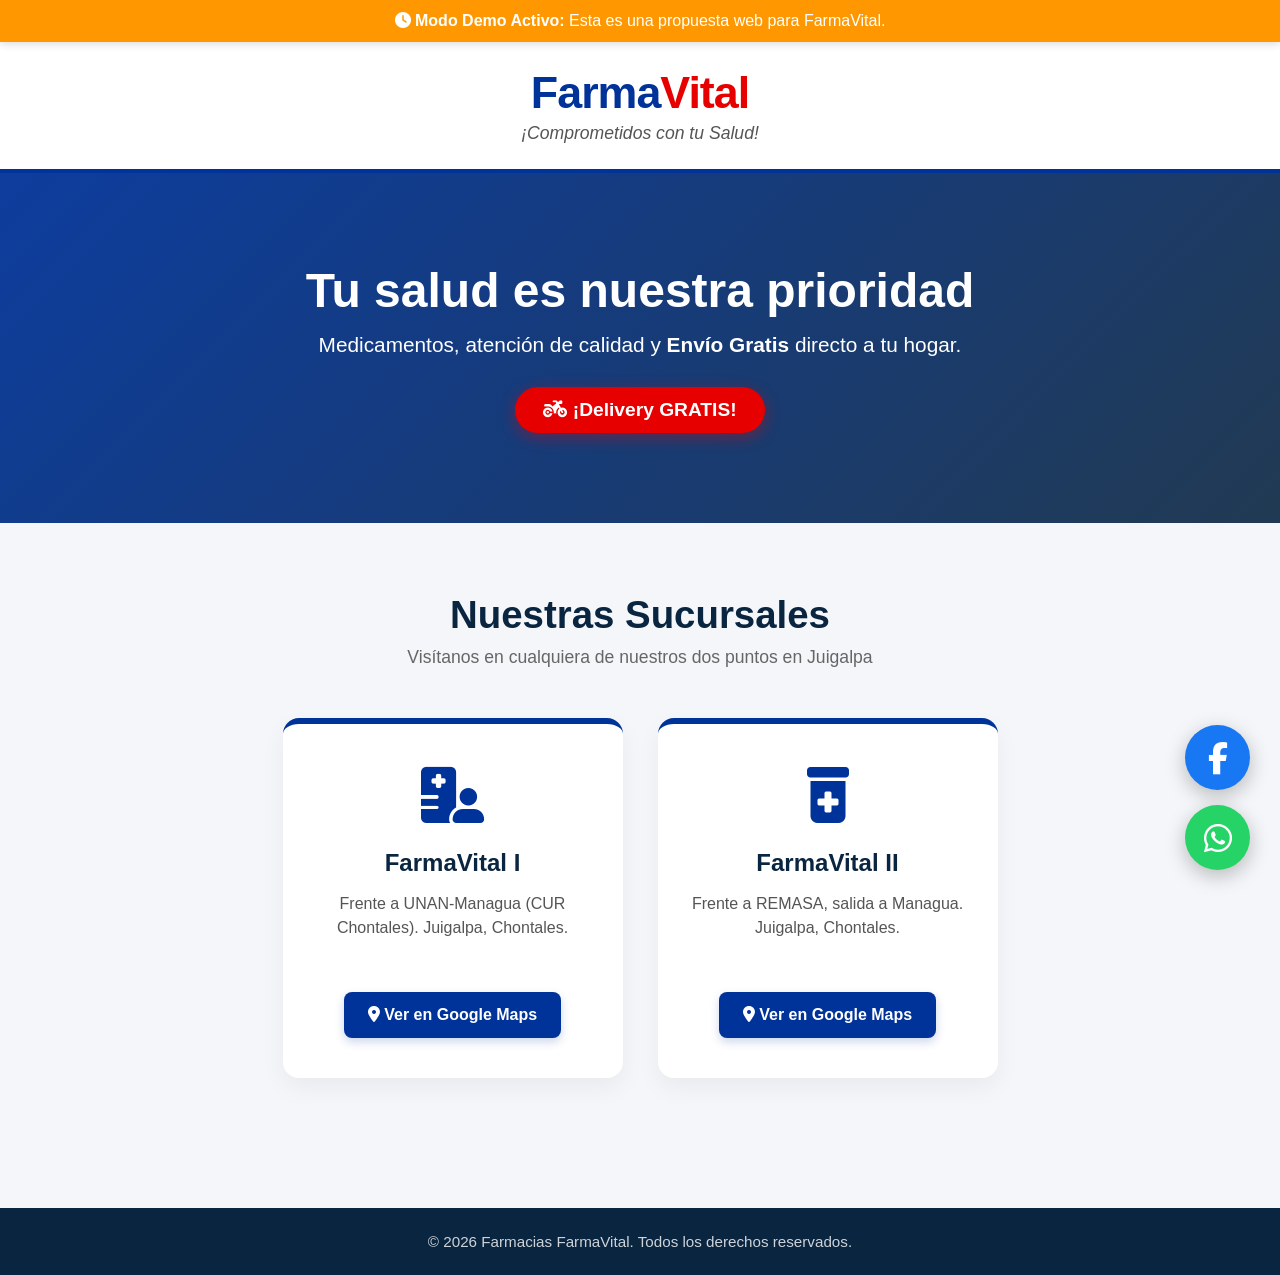
==== index.html @ a4beca33 "Update index.html" ====
<!DOCTYPE html>
<html lang="es">
<head>
    <meta charset="UTF-8">
    <meta name="viewport" content="width=device-width, initial-scale=1.0">
    <title>Farmacias FarmaVital | ¡Comprometidos con tu Salud!</title>
    <link rel="stylesheet" href="https://cdnjs.cloudflare.com/ajax/libs/font-awesome/6.4.0/css/all.min.css">
    <link rel="stylesheet" href="css/style.css">
</head>
<body>

    <div id="demo-banner" class="demo-banner">
        <p><i class="fa-solid fa-clock"></i> <strong>Modo Demo Activo:</strong> Esta es una propuesta web para FarmaVital.</p>
    </div>

    <header>
        <div class="logo">
            <span class="farma">Farma</span><span class="vital">Vital</span>
        </div>
        <p class="slogan">¡Comprometidos con tu Salud!</p>
    </header>

    <section class="hero">
        <div class="hero-content">
            <h1>Tu salud es nuestra prioridad</h1>
            <p>Medicamentos, atención de calidad y <strong>Envío Gratis</strong> directo a tu hogar.</p>
            <div class="delivery-badge">
                <i class="fa-solid fa-motorcycle"></i> ¡Delivery GRATIS!
            </div>
        </div>
    </section>

    <section class="sucursales" id="sucursales">
        <h2>Nuestras Sucursales</h2>
        <p class="subtitle">Visítanos en cualquiera de nuestros dos puntos en Juigalpa</p>
        
        <div class="grid-sucursales">
            <div class="card">
                <div class="card-icon"><i class="fa-solid fa-hospital-user"></i></div>
                <h3>FarmaVital I</h3>
                <p class="direccion">Frente a UNAN-Managua (CUR Chontales). Juigalpa, Chontales.</p>
                <a href="https://maps.app.goo.gl/DrLbsfkdKbyvb6H86?g_st=aw" target="_blank" class="btn-maps">
                    <i class="fa-solid fa-location-dot"></i> Ver en Google Maps
                </a>
            </div>

            <div class="card">
                <div class="card-icon"><i class="fa-solid fa-prescription-bottle-medical"></i></div>
                <h3>FarmaVital II</h3>
                <p class="direccion">Frente a REMASA, salida a Managua. Juigalpa, Chontales.</p>
                <a href="https://maps.app.goo.gl/qsQKSJ99ohYJBGTv5?g_st=aw" target="_blank" class="btn-maps">
                    <i class="fa-solid fa-location-dot"></i> Ver en Google Maps
                </a>
            </div>
        </div>
    </section>

    <div class="floating-contact">
        <a href="https://www.facebook.com/share/1CmFqYyHkZ/?mibextid=wwXIfr" target="_blank" class="btn-floating facebook" title="Visítanos en Facebook">
            <i class="fa-brands fa-facebook-f"></i>
        </a>
        <a href="https://wa.me/50589077864?text=Hola,%20quisiera%20hacer%20una%20consulta" target="_blank" class="btn-floating whatsapp" title="Escríbenos por WhatsApp">
            <i class="fa-brands fa-whatsapp"></i>
        </a>
    </div>

    <footer>
        <p>© 2026 Farmacias FarmaVital. Todos los derechos reservados.</p>
    </footer>

</body>
</html>
---- css/style.css ----
/* Variables de color basadas en la marca de FarmaVital */
:root {
    --azul-principal: #0a2540;
    --azul-marca: #003399;
    --rojo-marca: #e60000;
    --blanco: #ffffff;
    --gris-fondo: #f4f6f9;
    --texto-oscuro: #333333;
}

* {
    margin: 0;
    padding: 0;
    box-sizing: border-box;
    font-family: 'Segoe UI', Tahoma, Geneva, Verdana, sans-serif;
}

body {
    background-color: var(--gris-fondo);
    color: var(--texto-oscuro);
}

/* Banner de la Demo (Periodo de prueba) */
.demo-banner {
    background-color: #ff9800;
    color: white;
    text-align: center;
    padding: 12px;
    font-size: 1rem;
    position: sticky;
    top: 0;
    z-index: 1000;
    box-shadow: 0 2px 8px rgba(0,0,0,0.15);
}

/* Header / Logotipo */
header {
    background: var(--blanco);
    text-align: center;
    padding: 25px 20px;
    border-bottom: 4px solid var(--azul-marca);
}

.logo {
    font-size: 2.8rem;
    font-weight: 800;
    letter-spacing: -1px;
}

.logo .farma { color: var(--azul-marca); }
.logo .vital { color: var(--rojo-marca); }

.slogan {
    font-style: italic;
    color: #555;
    margin-top: 5px;
    font-size: 1.1rem;
}

/* Sección Principal (Hero) */
.hero {
    background: linear-gradient(135deg, rgba(0,51,153,0.95) 0%, rgba(10,37,64,0.9) 100%);
    color: var(--blanco);
    padding: 90px 20px;
    text-align: center;
}

.hero h1 {
    font-size: 3rem;
    margin-bottom: 15px;
}

.hero p {
    font-size: 1.3rem;
    margin-bottom: 30px;
    font-weight: 300;
}

.delivery-badge {
    display: inline-block;
    background: var(--rojo-marca);
    padding: 12px 28px;
    border-radius: 50px;
    font-weight: bold;
    font-size: 1.2rem;
    box-shadow: 0 4px 15px rgba(230, 0, 0, 0.4);
    animation: pulse 2s infinite;
}

/* Sección de Sucursales */
.sucursales {
    padding: 70px 20px;
    text-align: center;
}

.sucursales h2 {
    font-size: 2.4rem;
    color: var(--azul-principal);
    margin-bottom: 10px;
}

.subtitle {
    color: #666;
    font-size: 1.1rem;
    margin-bottom: 50px;
}

.grid-sucursales {
    display: flex;
    justify-content: center;
    gap: 35px;
    flex-wrap: wrap;
    max-width: 1000px;
    margin: 0 auto;
}

.card {
    background: var(--blanco);
    padding: 40px 30px;
    border-radius: 16px;
    box-shadow: 0 10px 25px rgba(0,0,0,0.05);
    width: 340px;
    transition: transform 0.3s, box-shadow 0.3s;
    border-top: 6px solid var(--azul-marca);
}

.card:hover {
    transform: translateY(-8px);
    box-shadow: 0 15px 35px rgba(0,0,0,0.1);
}

.card-icon {
    font-size: 3.5rem;
    color: var(--azul-marca);
    margin-bottom: 20px;
}

.card h3 {
    font-size: 1.5rem;
    margin-bottom: 15px;
    color: var(--azul-principal);
}

.direccion {
    font-size: 1rem;
    color: #555;
    margin-bottom: 30px;
    line-height: 1.5;
    min-height: 70px;
}

.btn-maps {
    display: inline-block;
    background: var(--azul-marca);
    color: white;
    text-decoration: none;
    padding: 14px 24px;
    border-radius: 8px;
    font-weight: bold;
    font-size: 1rem;
    transition: background 0.3s, transform 0.2s;
    box-shadow: 0 4px 10px rgba(0, 51, 153, 0.2);
}

.btn-maps:hover {
    background: #002266;
    transform: scale(1.02);
}

/* Botones Flotantes de Redes Sociales */
.floating-contact {
    position: fixed;
    bottom: 30px;
    right: 30px;
    display: flex;
    flex-direction: column;
    gap: 15px;
    z-index: 999;
}

.btn-floating {
    width: 65px;
    height: 65px;
    border-radius: 50%;
    display: flex;
    justify-content: center;
    align-items: center;
    color: white;
    font-size: 2rem;
    text-decoration: none;
    box-shadow: 0 6px 20px rgba(0,0,0,0.25);
    transition: transform 0.3s, filter 0.3s;
}

.btn-floating:hover {
    transform: scale(1.1) rotate(5deg);
    filter: brightness(1.1);
}

.btn-floating.whatsapp { background-color: #25D366; }
.btn-floating.facebook { background-color: #1877F2; }

/* Pie de página */
footer {
    background: var(--azul-principal);
    color: rgba(255,255,255,0.8);
    text-align: center;
    padding: 25px;
    margin-top: 60px;
    font-size: 0.95rem;
}

/* Animación del botón de Delivery */
@keyframes pulse {
    0% { transform: scale(1); box-shadow: 0 4px 15px rgba(230, 0, 0, 0.4); }
    50% { transform: scale(1.04); box-shadow: 0 6px 22px rgba(230, 0, 0, 0.6); }
    100% { transform: scale(1); box-shadow: 0 4px 15px rgba(230, 0, 0, 0.4); }
}

/* Responsivo para pantallas pequeñas */
@media (max-width: 600px) {
    .hero h1 { font-size: 2.2rem; }
    .hero p { font-size: 1.1rem; }
    .card { width: 100%; }
}
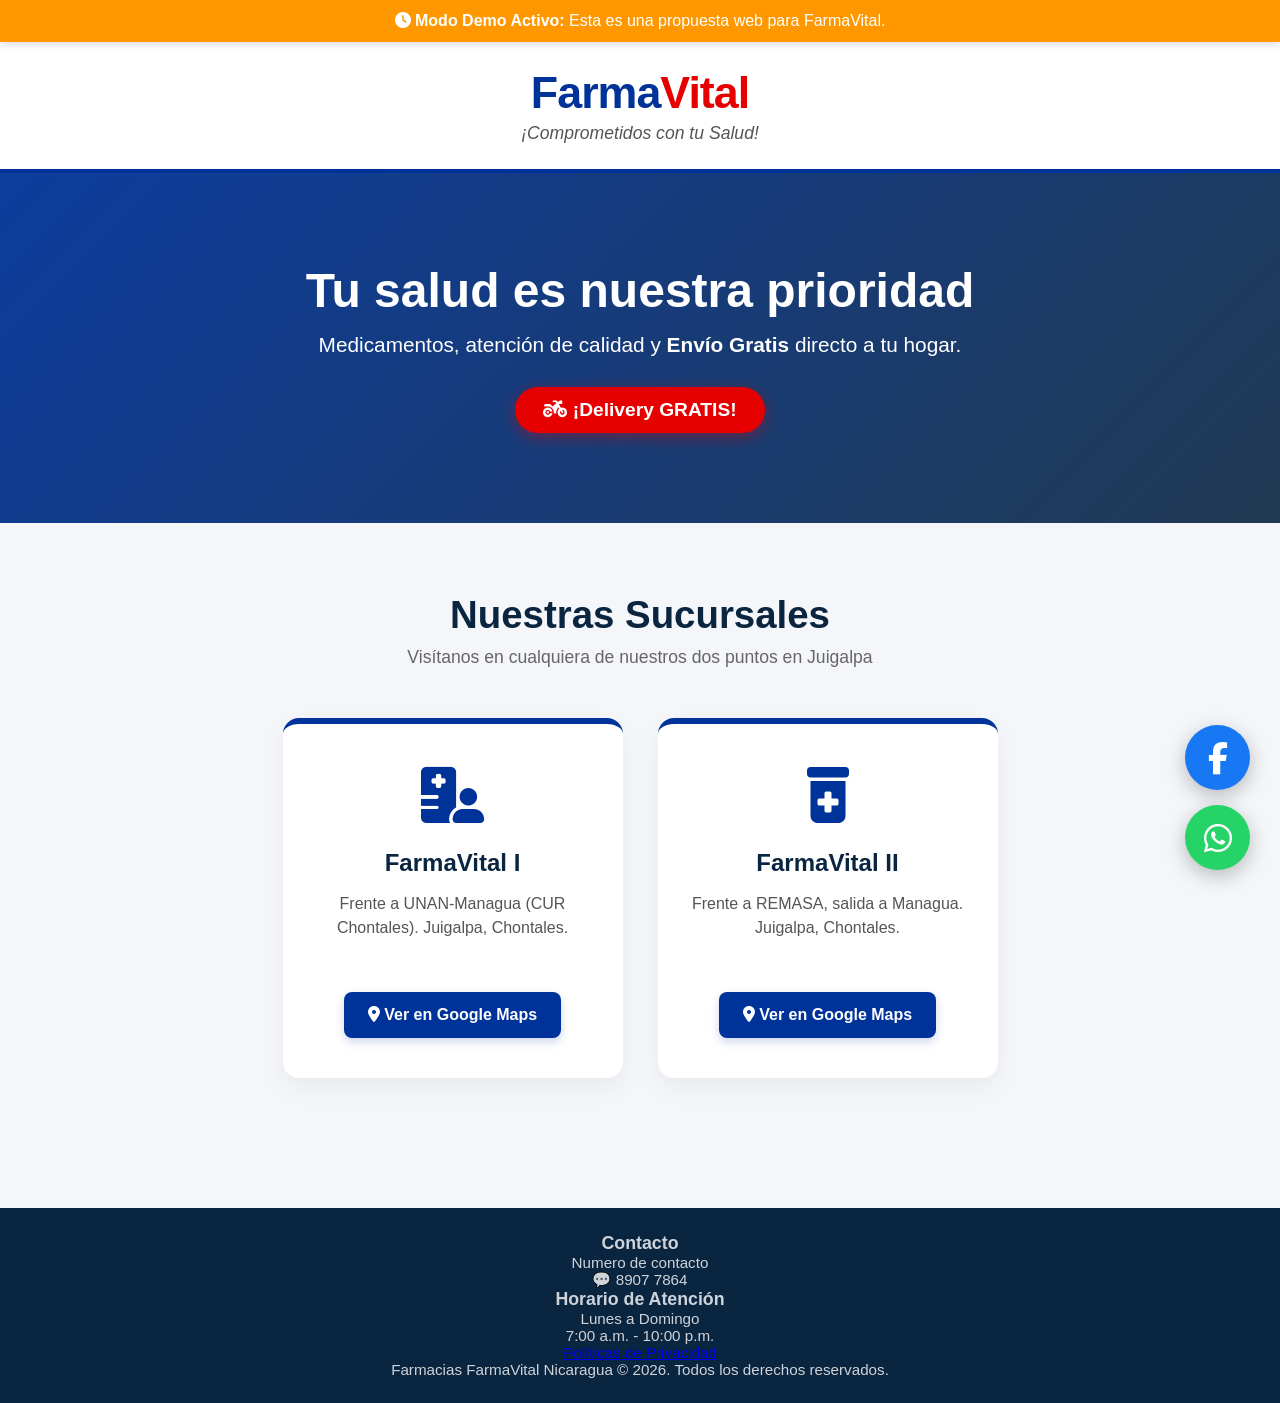
==== commit 081566b0: "Update index.html" ====
--- a/index.html
+++ b/index.html
@@ -64,9 +64,26 @@
         </a>
     </div>
 
-    <footer>
-        <p>© 2026 Farmacias FarmaVital. Todos los derechos reservados.</p>
-    </footer>
+  <footer>
+    <div class="footer-container">
+        <div class="footer-column">
+            <h3>Contacto</h3>
+            <p class="footer-label">Numero de contacto</p>
+            <p>💬 8907 7864</p>
+        </div>
+
+        <div class="footer-column">
+            <h3>Horario de Atención</h3>
+            <p>Lunes a Domingo</p>
+            <p>7:00 a.m. - 10:00 p.m.</p>
+        </div>
+    </div>
+
+    <div class="footer-bottom">
+        <a href="#" class="footer-link">Políticas de Privacidad</a>
+        <p>Farmacias FarmaVital Nicaragua &copy; 2026. Todos los derechos reservados.</p>
+    </div>
+</footer>
 
 </body>
 </html>
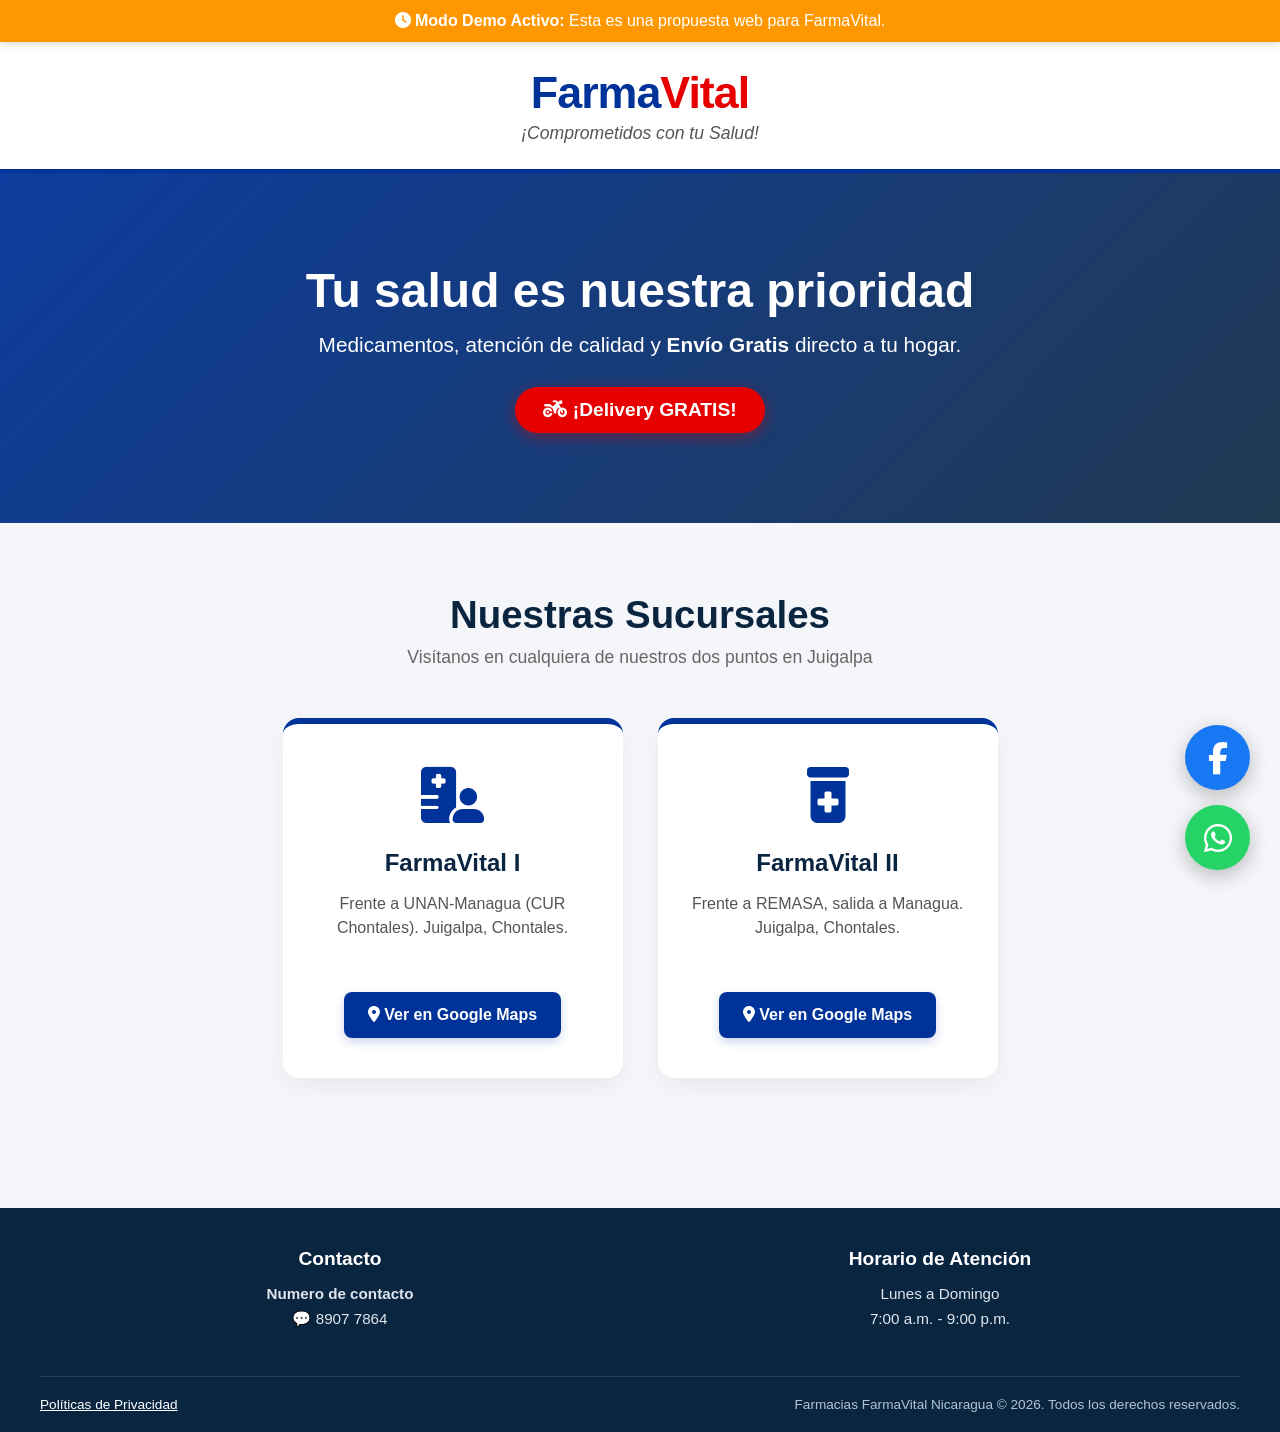
==== commit 8142b745: "Update index.html" ====
--- a/index.html
+++ b/index.html
@@ -75,7 +75,7 @@
         <div class="footer-column">
             <h3>Horario de Atención</h3>
             <p>Lunes a Domingo</p>
-            <p>7:00 a.m. - 10:00 p.m.</p>
+            <p>7:00 a.m. - 9:00 p.m.</p>
         </div>
     </div>
 
--- a/css/style.css
+++ b/css/style.css
@@ -202,13 +202,83 @@
 
 /* Pie de página */
 footer {
-    background: var(--azul-principal);
-    color: rgba(255,255,255,0.8);
-    text-align: center;
-    padding: 25px;
+    background-color: #0a2540;
+    color: #ffffff;
+    padding: 40px 20px 20px 20px;
     margin-top: 60px;
+    font-family: sans-serif; 
+}
+
+.footer-container {
+    display: flex;
+    justify-content: space-around;
+    flex-wrap: wrap;
+    max-width: 1200px;
+    margin: 0 auto;
+    padding-bottom: 20px;
+    border-bottom: 1px solid rgba(255, 255, 255, 0.1); 
+}
+
+.footer-column {
+    flex: 1;
+    min-width: 250px;
+    margin-bottom: 20px;
+    text-align: center;
+}
+
+.footer-column h3 {
+    font-size: 1.2rem;
+    margin-bottom: 15px;
+    color: #ffffff;
+}
+
+.footer-column p {
+    margin: 8px 0;
     font-size: 0.95rem;
-}
+    color: #e0e6ed; 
+}
+
+.footer-label {
+    font-weight: bold;
+    margin-bottom: 2px !important;
+}
+
+.footer-bottom {
+    display: flex;
+    justify-content: space-between;
+    align-items: center;
+    flex-wrap: wrap;
+    max-width: 1200px;
+    margin: 20px auto 0 auto;
+    font-size: 0.85rem;
+    color: #b3c3d4;
+}
+
+.footer-link {
+    color: #ffffff;
+    text-decoration: underline;
+}
+
+.footer-link:hover {
+    color: #3b82f6;
+}
+@media (max-width: 768px) {
+    /* Lo que ya tenías de tu página */
+    .hero h1 { font-size: 2.2rem; }
+    .hero p { font-size: 1.1rem; }
+    .card { width: 100%; }
+
+    /* Lo nuevo para adaptar el footer */
+    .footer-container {
+        flex-direction: column;
+    }
+    .footer-bottom {
+        flex-direction: column;
+        gap: 10px;
+        text-align: center;
+    }
+}
+
 
 /* Animación del botón de Delivery */
 @keyframes pulse {
@@ -217,9 +287,4 @@
     100% { transform: scale(1); box-shadow: 0 4px 15px rgba(230, 0, 0, 0.4); }
 }
 
-/* Responsivo para pantallas pequeñas */
-@media (max-width: 600px) {
-    .hero h1 { font-size: 2.2rem; }
-    .hero p { font-size: 1.1rem; }
-    .card { width: 100%; }
-}
+
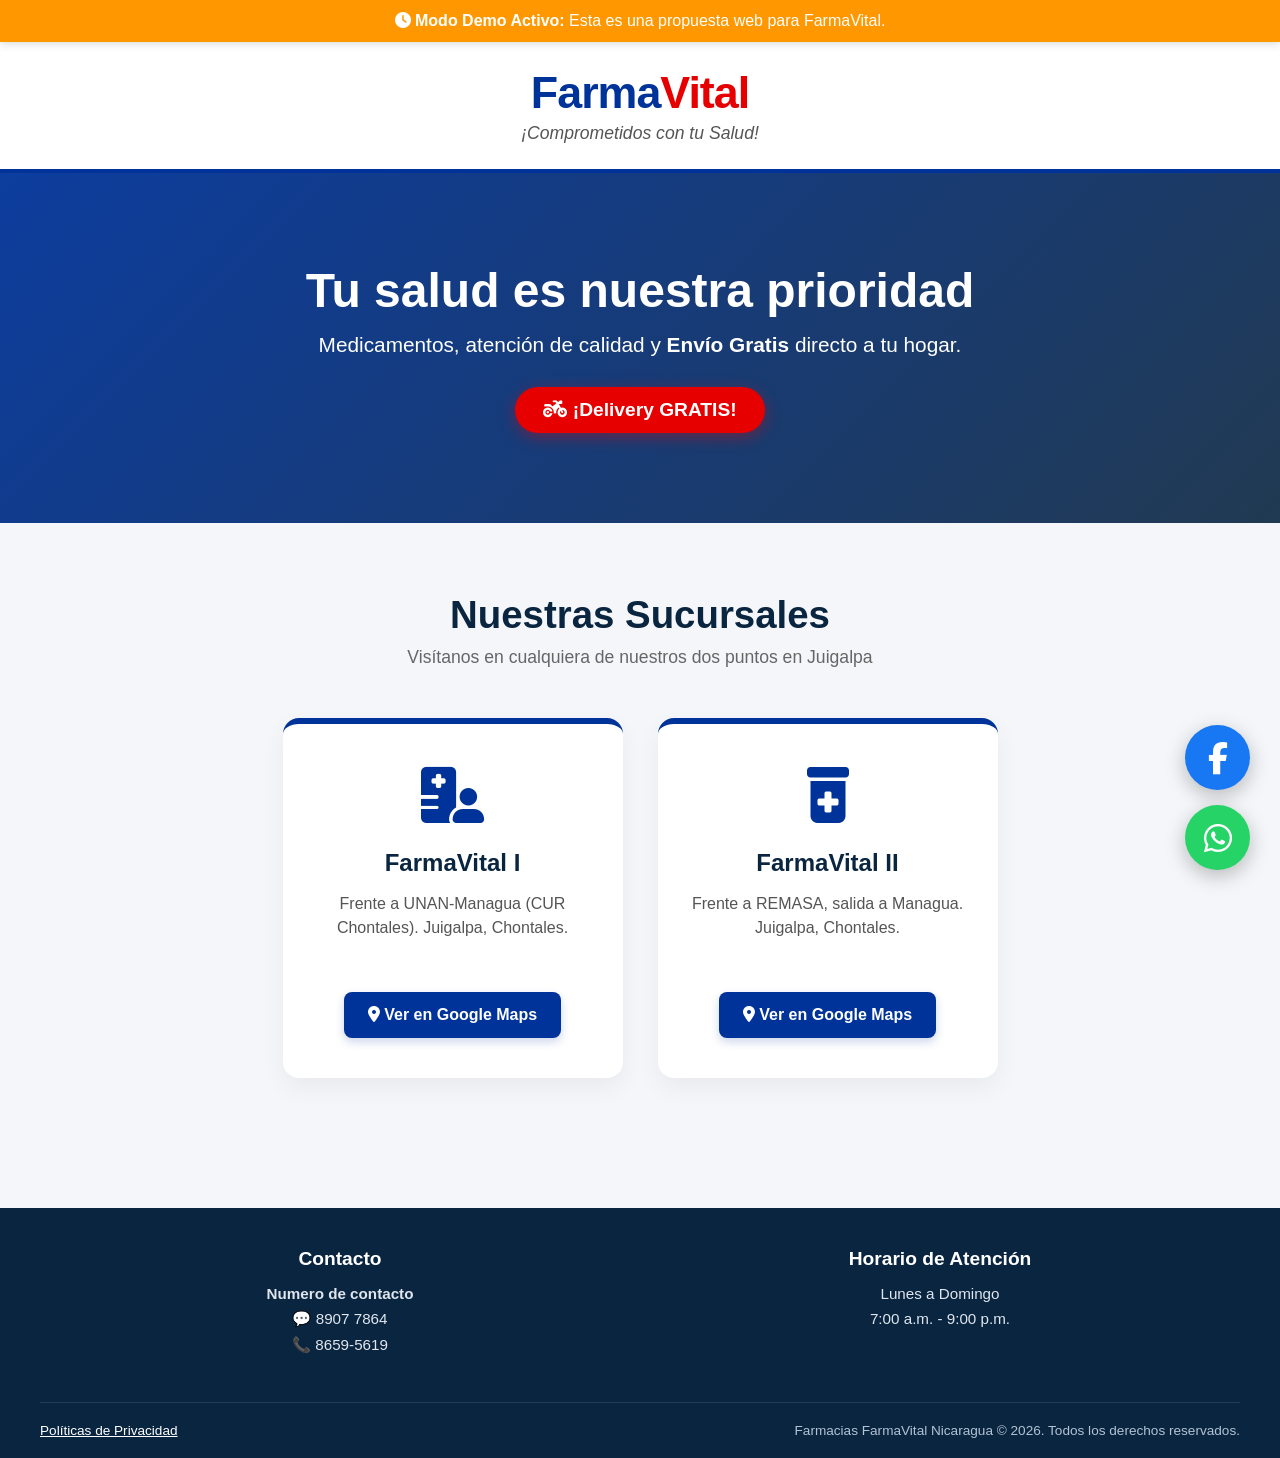
==== commit 626d1478: "Update index.html" ====
--- a/index.html
+++ b/index.html
@@ -70,6 +70,7 @@
             <h3>Contacto</h3>
             <p class="footer-label">Numero de contacto</p>
             <p>💬 8907 7864</p>
+            <p>📞 8659-5619</p>
         </div>
 
         <div class="footer-column">
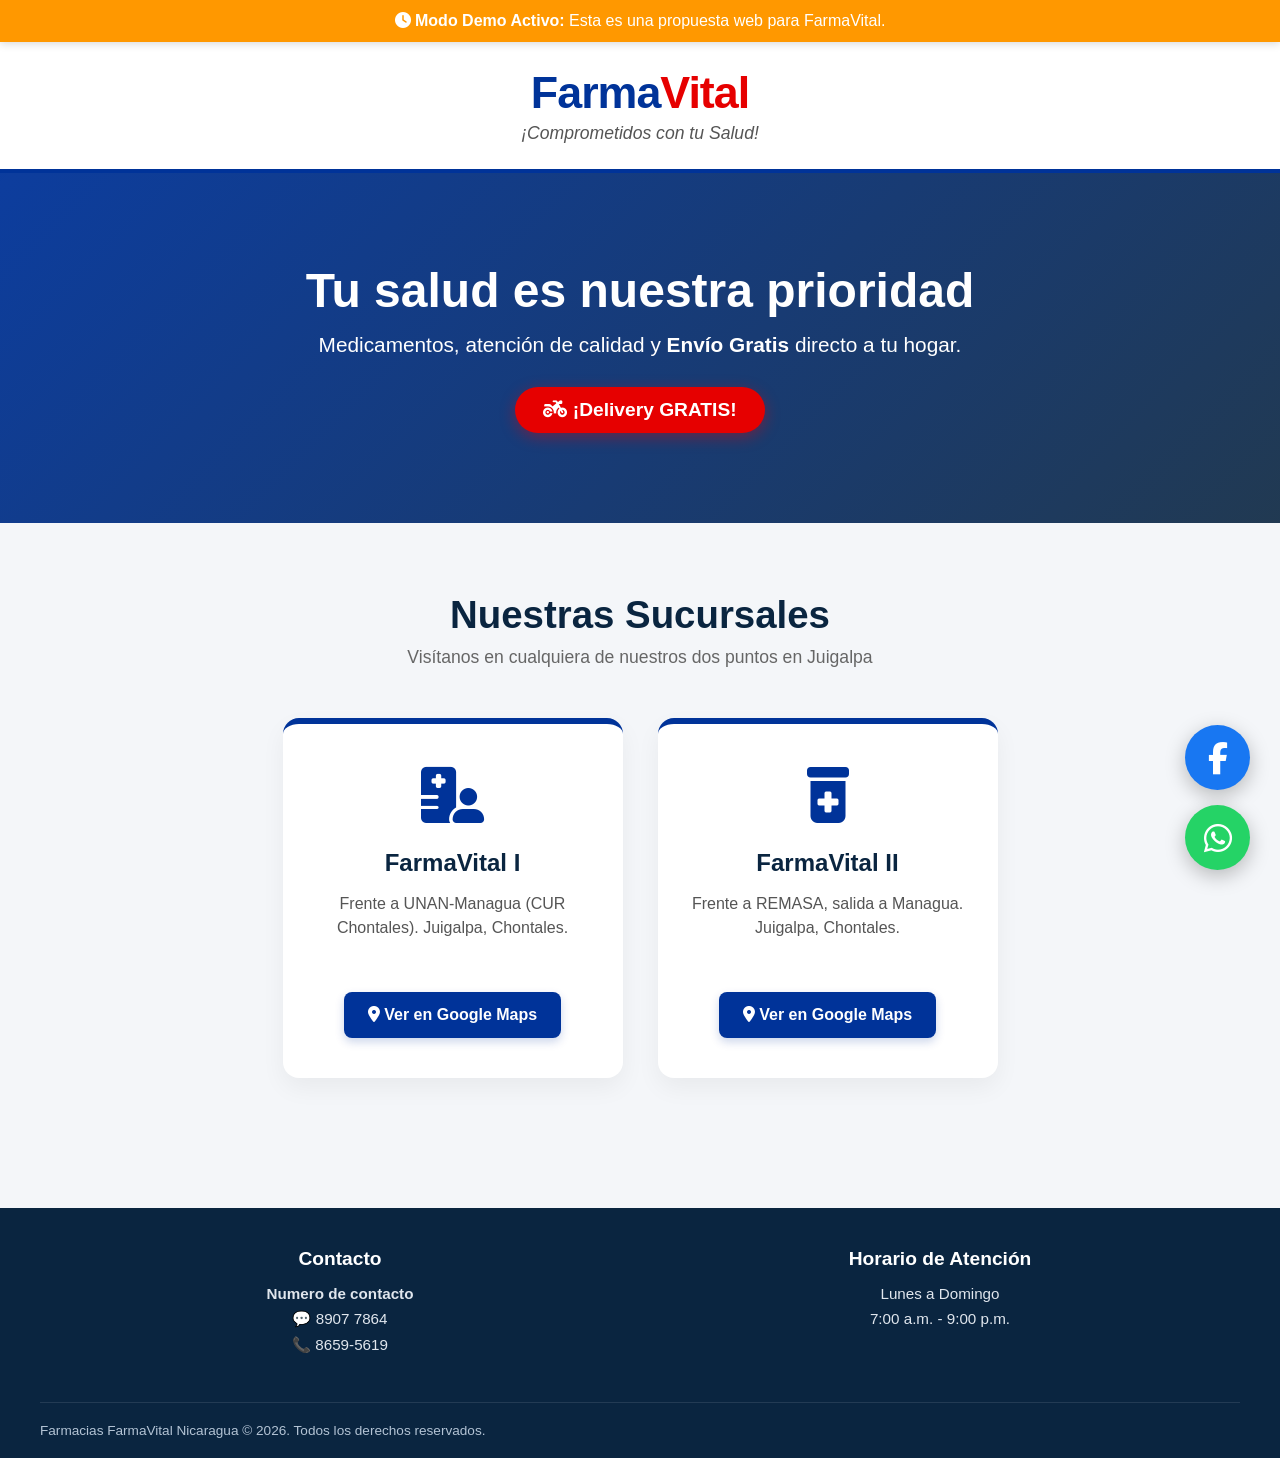
==== commit 120f32d4: "Update index.html" ====
--- a/index.html
+++ b/index.html
@@ -81,7 +81,6 @@
     </div>
 
     <div class="footer-bottom">
-        <a href="#" class="footer-link">Políticas de Privacidad</a>
         <p>Farmacias FarmaVital Nicaragua &copy; 2026. Todos los derechos reservados.</p>
     </div>
 </footer>
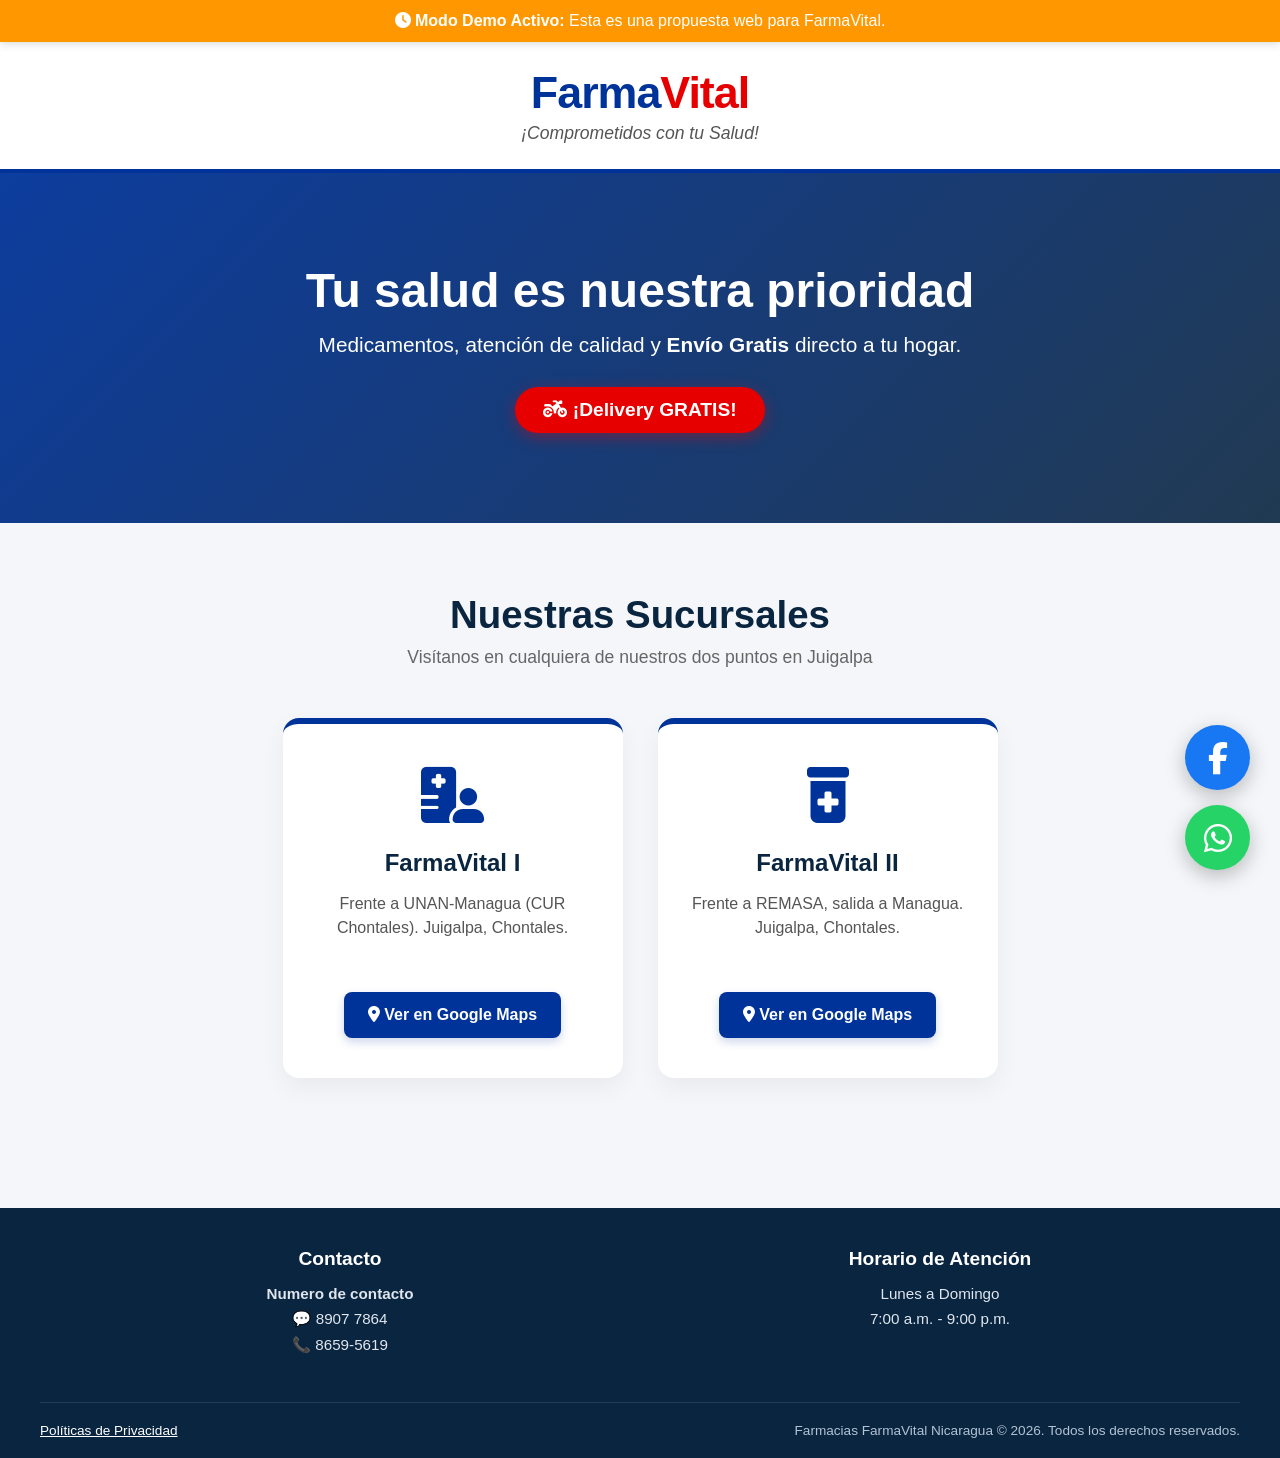
==== commit 6fb295b8: "Update index.html" ====
--- a/index.html
+++ b/index.html
@@ -81,6 +81,7 @@
     </div>
 
     <div class="footer-bottom">
+        <a href="#" class="footer-link">Políticas de Privacidad</a>
         <p>Farmacias FarmaVital Nicaragua &copy; 2026. Todos los derechos reservados.</p>
     </div>
 </footer>
--- a/css/style.css
+++ b/css/style.css
@@ -245,7 +245,7 @@
 
 .footer-bottom {
     display: flex;
-    justify-content: space-between;
+    justify-content:space-between;
     align-items: center;
     flex-wrap: wrap;
     max-width: 1200px;
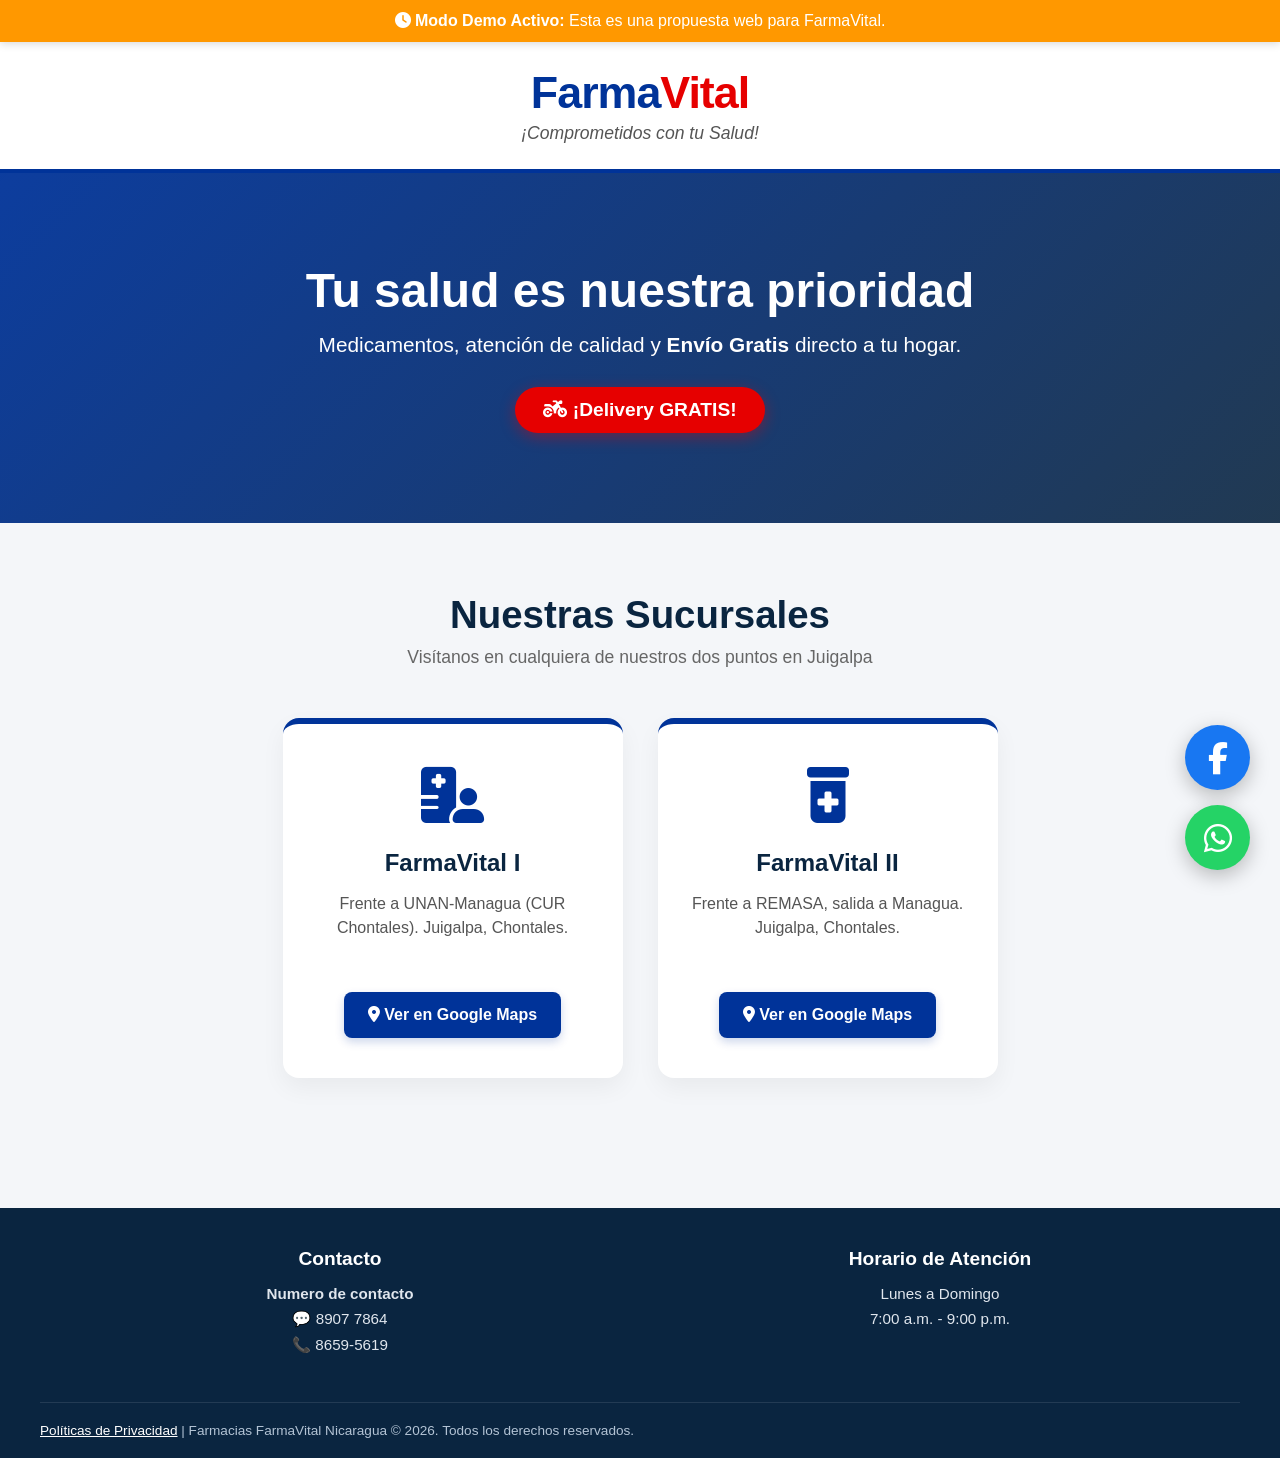
==== commit 334ee9c5: "Update index.html" ====
--- a/index.html
+++ b/index.html
@@ -39,7 +39,7 @@
                 <div class="card-icon"><i class="fa-solid fa-hospital-user"></i></div>
                 <h3>FarmaVital I</h3>
                 <p class="direccion">Frente a UNAN-Managua (CUR Chontales). Juigalpa, Chontales.</p>
-                <a href="https://maps.app.goo.gl/DrLbsfkdKbyvb6H86?g_st=aw" target="_blank" class="btn-maps">
+                <a href="https://maps.app.goo.gl/qsQKSJ99ohYJBGTv5?g_st=aw" target="_blank" class="btn-maps">
                     <i class="fa-solid fa-location-dot"></i> Ver en Google Maps
                 </a>
             </div>
@@ -48,7 +48,7 @@
                 <div class="card-icon"><i class="fa-solid fa-prescription-bottle-medical"></i></div>
                 <h3>FarmaVital II</h3>
                 <p class="direccion">Frente a REMASA, salida a Managua. Juigalpa, Chontales.</p>
-                <a href="https://maps.app.goo.gl/qsQKSJ99ohYJBGTv5?g_st=aw" target="_blank" class="btn-maps">
+                <a href="https://maps.app.goo.gl/DrLbsfkdKbyvb6H86?g_st=aw" target="_blank" class="btn-maps">
                     <i class="fa-solid fa-location-dot"></i> Ver en Google Maps
                 </a>
             </div>
@@ -80,9 +80,11 @@
         </div>
     </div>
 
-    <div class="footer-bottom">
-        <a href="#" class="footer-link">Políticas de Privacidad</a>
-        <p>Farmacias FarmaVital Nicaragua &copy; 2026. Todos los derechos reservados.</p>
+   <div class="footer-bottom">
+        <p>
+            <a href="politicas.html" class="footer-link">Políticas de Privacidad</a> 
+            | Farmacias FarmaVital Nicaragua &copy; 2026. Todos los derechos reservados.
+        </p>
     </div>
 </footer>
 
